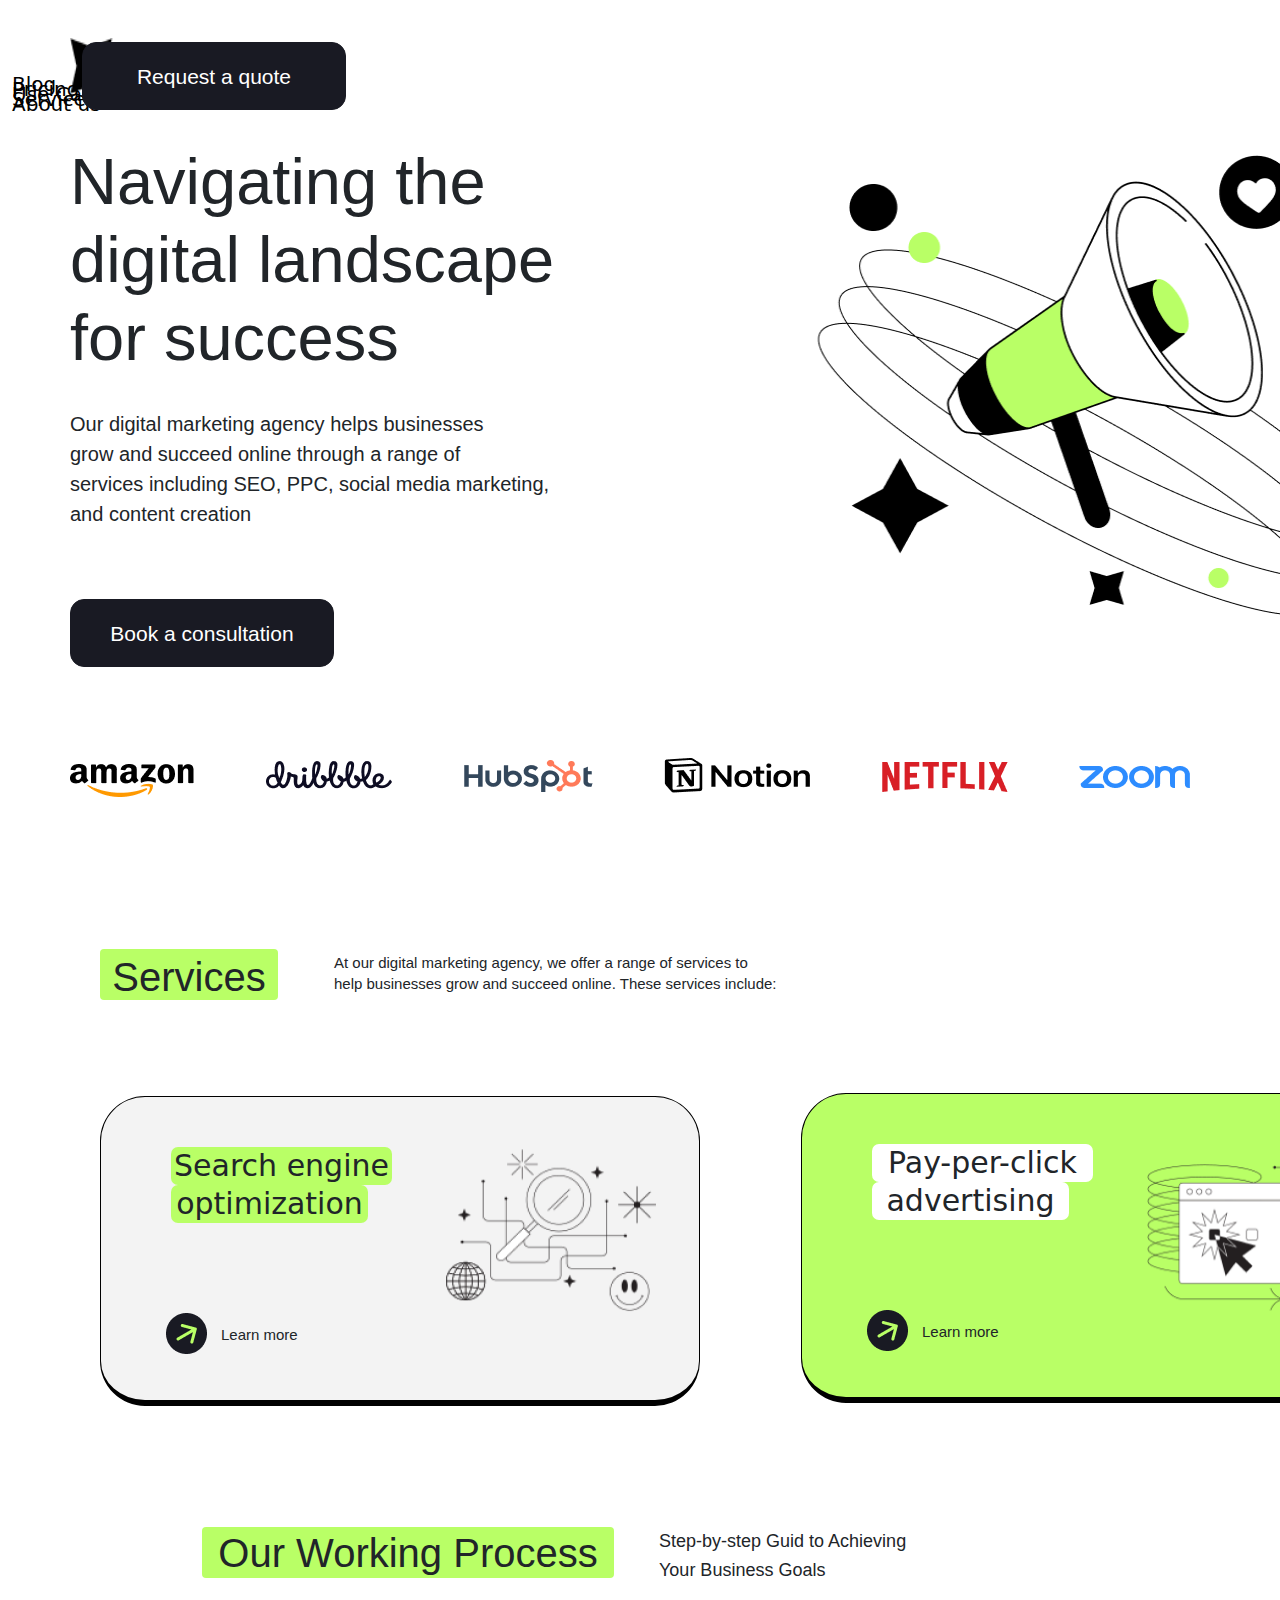
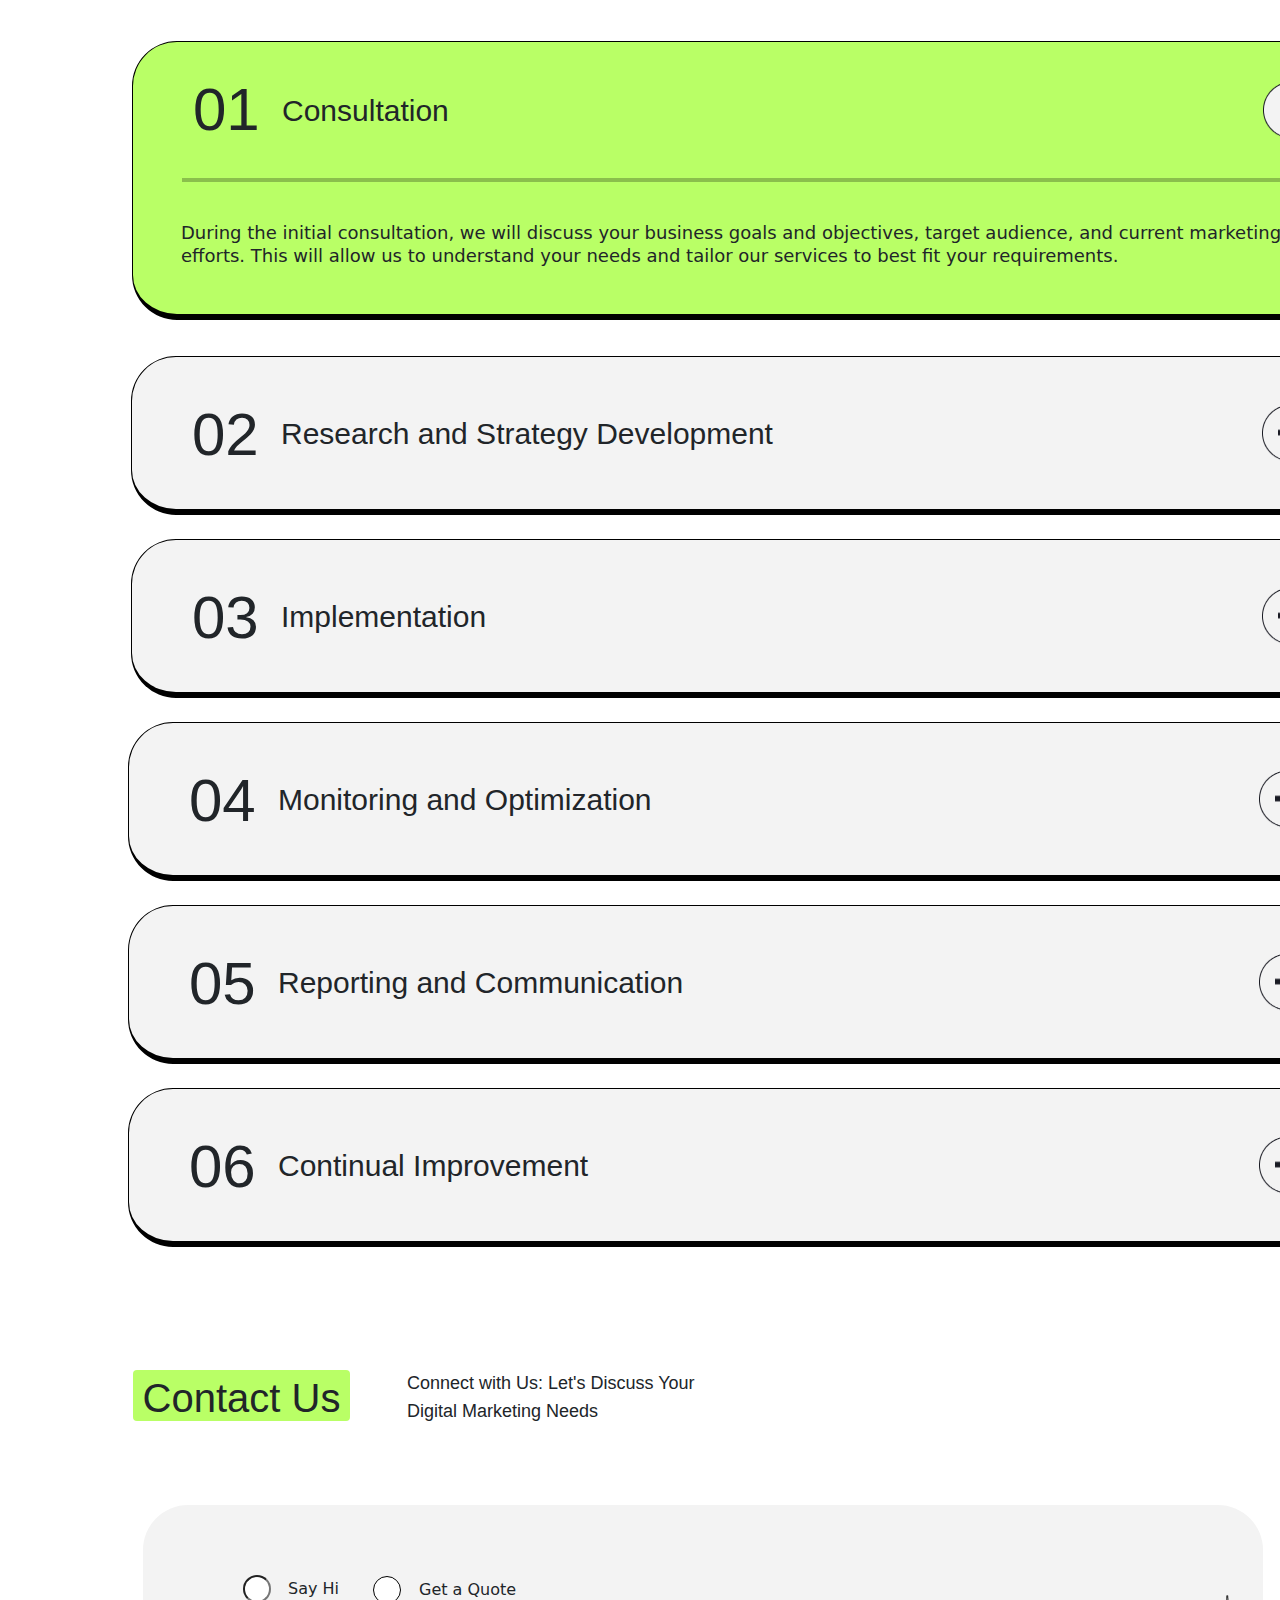
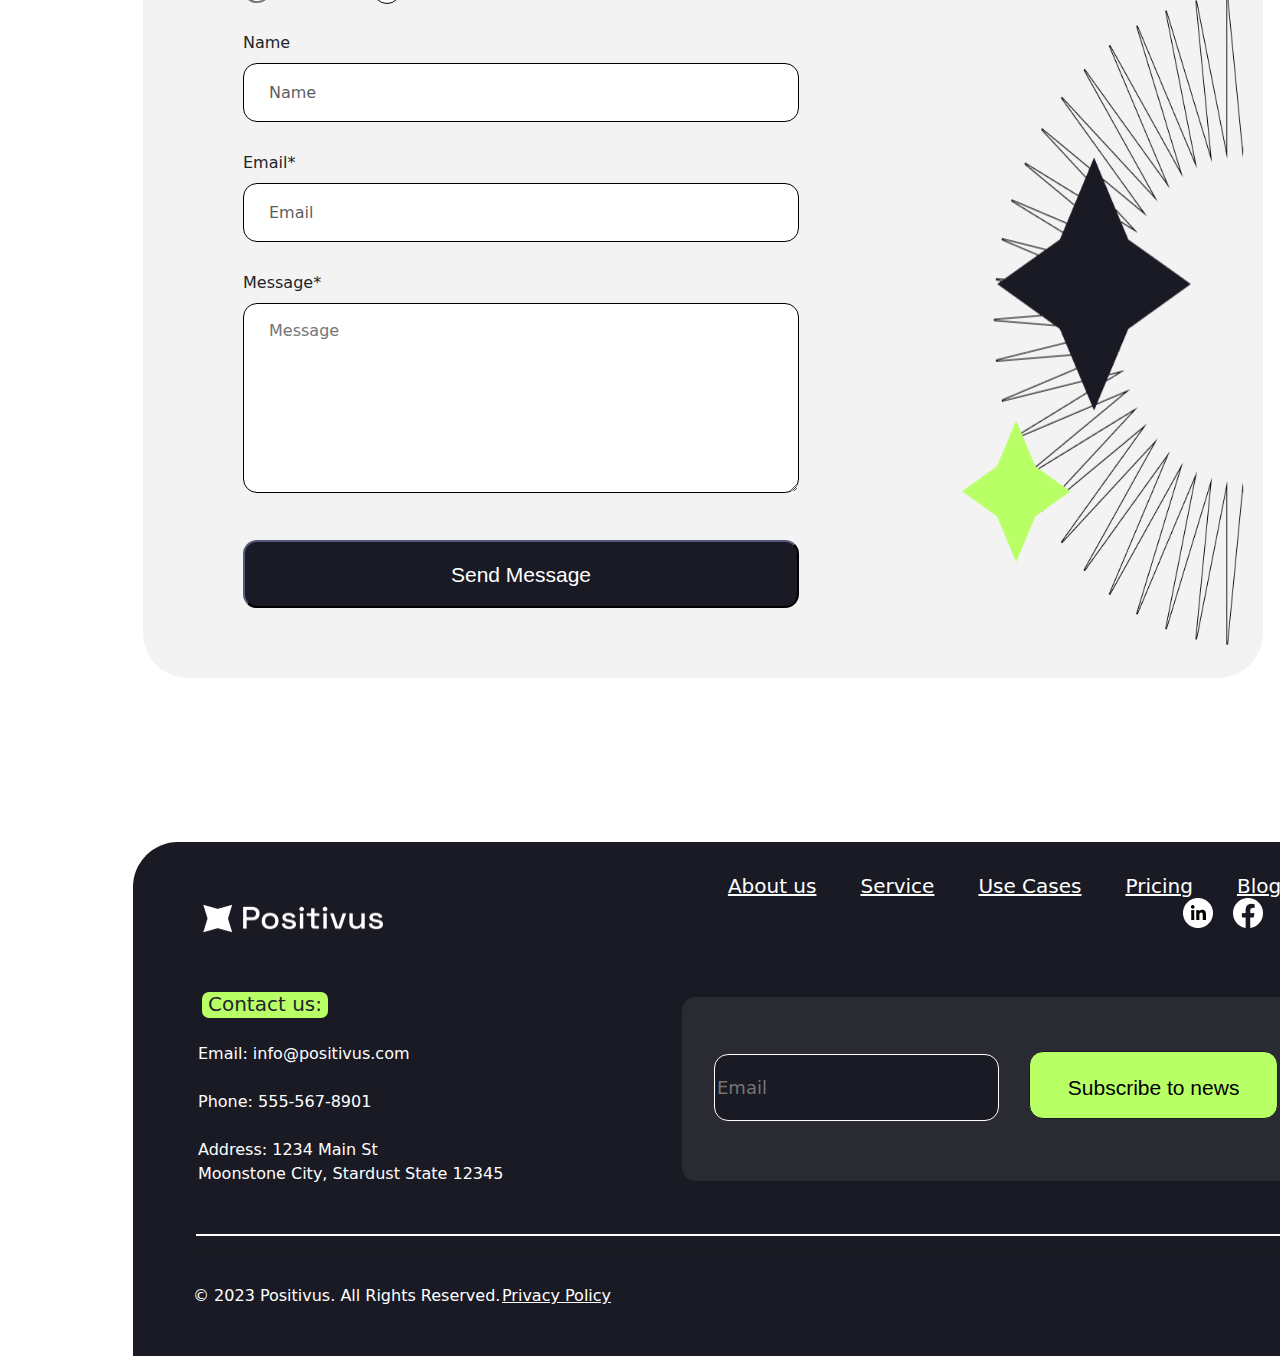
==== New folder (5)/indx.html @ 291595d7 "Add files via upload" ====
<!DOCTYPE html>
<html lang="en">
<head>
    <meta charset="UTF-8">
    <meta name="viewport" content="width=device-width, initial-scale=1.0">
    <title>Document</title>
    <link href="https://cdn.jsdelivr.net/npm/bootstrap@5.3.3/dist/css/bootstrap.min.css" rel="stylesheet">
    <link rel="stylesheet" href="style.css">
</head>
<body>

  <br>
    

  <nav class="navbar2">
    <img id="logo1" src="./Logo (1).png" alt="Logo" width="30" height="24"  >
  </nav
              <ul class="nav justify-content-center">
                <li class="nav-item">
                  <a class="nav-link" href="#" style=" color: black;text-decoration: none;
                ">About us</a>
                </li>
                <li class="nav-item">
                  <a class="nav-link" href="#" style=" color: black; text-decoration: none;">Services</a>
                </li>
                <li class="nav-item">
                  <a class="nav-link" href="#" style=" color: black; text-decoration: none;">Use Cases</a>
                </li>
                <li class="nav-item">
                  <a class="nav-link" href="#" style=" color: black; text-decoration: none;">Pricing</a>
                </li>
                <li class="nav-item">
                  <a class="nav-link" href="#" style=" color: black; text-decoration: none;">Blog</a>
                </li>
                <li class="nav-item">
                  <a class="nav-link" href="#">
                    <button type="button" class="btn btn-primary btn-lg2"> Request a quote </button>
                  </a>
                </li>
              </ul>
            
              



            </div>

            <!-- <button class="btn btn-outline-success me-2" type="button"> Request a quote </button> -->

            
 

          </nav>

    

    <br>
    <br>


    <div class="bg-1">
        <img class="bg1" src="./Illustration.png" alt="">
    </div>

    <div class="h1">
    <h1 id="h-1">
        Navigating the <br> 
        digital landscape <br>
        for success <br>
    </h1>
    </div>

    <br>
   

    <p class="p1"> Our digital marketing agency helps businesses <br>
        grow and succeed online through a range of <br>
        services including SEO, PPC, social media marketing, <br> 
        and content creation </p>

        <div class="d-grid gap-2 d-md-block">
            <button class="btn btn-primary" > Book a consultation </button>
        </div>    


        <div class="imges">
            <img class="img1" src="./Company logo.png" alt="">
            <img class="img2" src="./Company logo (1).png" alt="">
            <img class="img3" src="./Company logo (2).png" alt="">
            <img class="img4" src="./Company logo (3).png" alt="">
            <img class="img5" src="./Company logo (4).png" alt="">
            <img class="img6" src="./Company logo (5).png" alt="">
        </div>

        <br>
        <br>
        <br>
        <br>
        <br>
        <br>
     

<div class="p-2">
<p> At our digital marketing agency, we offer a range of services to <br>
    help businesses grow and succeed online. These services include: </p>
</div>

        <div class="box1">
            Services
        </div>

<br>
<br>
<br>
<br>


<div class="box2">
    
    <div class="chota-box">
    Search engine <br>
   </div>

   <div class="chota-box2">
    optimization 
    </div> 


    <div class="icon">
        <img  id="icon-1" src="./Icon.png" alt="">
        
        <div class="icon1-text">
        Learn more
        </div>

        <div class="bg2">
            <img class="bg-2" src="./Illustration (1).png" alt="">
        </div>

        </div>

<div class="box3">
    <div class="chota-box3">
        Pay-per-click <br>
   </div>

   <div class="chota-box4">
    advertising
    </div> 

    <div class="icon2">
        <img  id="icon-2" src="./Icon.png" alt="">
        
        <div class="icon2-text">
        Learn more
        </div>

        <div class="bg3">
            <img class="bg-3" src="./Illustration (2).png" alt="">
        </div>
    </div>

    <br>
    <br>
    <br>
    <br>
    <br>
    <br>
    <br>
    <br>
    <br>

    <div class="box-2">
      Our Working Process
  </div>

  <div class="p-3">
<p>
  Step-by-step Guid to Achieving <br>
  Your Business Goals
</p> 
</div>

<br>

<div class="box4">

  <div class="chota-box5">
      
    <div class="h-n">
    <h1 id="n0">01</h1>  
    </div>

      
    <div class="h-text">
        Consultation
      </div>
 


<hr class="hr"> </hr>
  
      <img  id="icon-3" src="./Plus icon.png" alt="">
 
    <p id="p4">
      During the initial consultation, we will discuss your business goals and objectives, target audience, and current marketing  <br> 
      efforts. This will allow us to understand your needs and tailor our services to best fit your requirements. </p>

<br>
<br>
<br>

<div class="box5">
      
    <div class="h-n2">
    <h1 id="n1">02</h1>  
    </div>
      
    <div class="h-text2">
      Research and Strategy Development
      </div>
 
      <div class="chota-box6">
      <img  id="icon-4" src="./Plus icon (1).png" alt="">
    </div>
       </div>

<br>

<div class="box6">
      
    <div class="h-n3">
    <h1 id="n2">03</h1>  
    </div>
      
    <div class="h-text3">
      Implementation
      </div>
 
      <div class="chota-box7">
      <img  id="icon-4" src="./Plus icon (1).png" alt="">
    </div>
       </div>
<br>

<div class="box7">
      
    <div class="h-n4">
    <h1 id="n3">04</h1>  
    </div>
      
    <div class="h-text4">
      Monitoring and Optimization
      </div>
 
      <div class="chota-box8">
      <img  id="icon-4" src="./Plus icon (1).png" alt="">
    </div>
       </div>
<br>

<div class="box8">
      
    <div class="h-n5">
    <h1 id="n4">05</h1>  
    </div>
      
    <div class="h-text5">
      Reporting and Communication
      </div>
 
      <div class="chota-box9">
      <img  id="icon-4" src="./Plus icon (1).png" alt="">
    </div>
       </div>
<br>

<div class="box9">
      
    <div class="h-n6">
    <h1 id="n5">06</h1>  
    </div>
      
    <div class="h-text6">
      Continual Improvement
      </div>
 
      <div class="chota-box10">
      <img  id="icon-4" src="./Plus icon (1).png" alt="">
    </div>
       </div>
<br>

<div class="box-3">
 Contact Us
</div>

<div class="p-4">
<p>
  Connect with Us: Let's Discuss Your  <br>
  Digital Marketing Needs
</p> 
</div>

<div class="box10">

     <input type="checkbox-circule" name="Say Hi" id="input-1" value="">
   <div class="put-text">
    Say Hi
   </div> 
  
   <div class="ico">
<input type="checkbox-circule"  id="input-2" ></div>
<div class="put-text2">  
Get a Quote
</div>

  <div class="contact-left-title1">  
  <div class="col-md-4">
    <label for="validationCustom01" class="form-label">Name</label>
    <input placeholder="Name"  type="text" class="form-control" id="validationCustom01" >
  </div>
  </div> 

   <div class="contact-left-title2">
  <div class="col-md-5">
    <label for="validationCustom01" class="form-label">Email*</label>
    <input placeholder="Email"  type="text" class="form-control" id="validationCustom01" >
  </div>
</div>

<div class="contact-left-title3">
  <div class="col-md-6">
    <label for="validationCustom01" class="form-label">Message*</label>
    <textarea placeholder="Message" class="resize-none rounded-md"></textarea>
  </div>
</div>

<div class="b-2">
  <button class="btn2" > Send Message </button>
</div>  

    <div class="img-11">
      <img class="imge11" src="./Illustration (3).png" alt="">
    </div>
</div> 

<br>
<br>
<br>
<br>
<br>
<br>


<div class="box-12">

<br>
<br>

<nav class="navbar1">
  <img id="logo2" src="./Logo (2).png" alt="Logo" width="30" height="24"  >
</nav>
 
<ul class="nav justify-content-center">
  <li class="nav-item">
    <a class="nav-link " href="#"> About us </a>
  </li>
  <li class="nav-item">
    <a class="nav-link" href="#"> Service </a>
  </li>
  <li class="nav-item">
    <a class="nav-link" href="#"> Use Cases </a>
  </li>
  <li class="nav-item">
    <a class="nav-link" href="#"> Pricing </a>
  </li>
  <li class="nav-item">
    <a class="nav-link" href="#"> Blog </a>
  </li>
</ul>

  <div class="icones" >
<div class="icon-01">
<img src="./Social icon.png" alt="">
</div>
<div class="icon-02">
  <img src="./Social icon (4).png" alt="">
  </div>
  <div class="icon-03">
    <img src="./Social icon (2).png" alt="">
    </div>
  </div>

    <div class="box13">
      
      <input type="text" placeholder="Email" id="input-3" >

      <button type="button" class="btn btn-primary btn-lg"> Subscribe to news </button>
    </div>
   
    <div class="box14">
      <div class="b-text">
      Contact us:
      </div>
    </div>

    <br>
    

    <div class="btext2">
    Email: info@positivus.com
    
    <br>
    <br>

    Phone: 555-567-8901
    
    <br>
    <br>

Address: 1234 Main St <br>
Moonstone City, Stardust State 12345
</div>

<br>
<br>

<div class="hr2">

<hr>

</div>

<br>
<br>

<div class="box15">                               
© 2023 Positivus. All Rights Reserved.            
</div>                                                                                                                               

<div class="box16">
  <u> Privacy Policy </u>
</div>

    </div>
  
  

 
</div>


</body>
</html>
---- New folder (5)/style.css ----
.navbar2 {
    height: 100px;
    width: 100%;
    background-color: white;
}

#logo1 {
    height: 56px;
    width: 259px;
    margin-top: 14px;
    margin-left: 70px;
}

.nav-justify-content-center {
    margin-left: 120px;    
    color: black;
}

ul {
    margin-left: 490px;
}

li {
    text-decoration: none;
}

 .nav-item {
    align-items: end;
    font-size: 20px;
    font-weight: 400;
    color: black;   
    margin-left: 12px; 
    margin-top: -35px;
} 

.btn-lg2{
    height: 68px;
    width: 249px;
    background-color: white;
    border-radius: 14px;
    border: 1px solid #191A23;
    font-size: 21px;
    margin-top: -25px;
    margin-left: 25px;
    font-family: roboto, sans-serif;
    justify-content: center;
    line-height: 55px;
    cursor: pointer;
    color: black;
}

.btn-outline-success:hover {
    background-color: #F6F6F6;
}

.h1{
    margin-top: 100px;
}

#h-1 {
    font-size: 65px;
    margin-left: 70px;
    font-family: roboto, sans-serif;
}

.bg-1 {
    margin-bottom: -615px;
    margin-left: 600px;
}

.bg1 {
    height: 515px;
    width: 800.56px;
    padding-left: 190px;
    align-items: end;
}

.p1 {
    font-size: 20px;
    margin-bottom: 70px;
    font-weight: 400;
    margin-left: 70px;
    line-height: 1.5;
    font-family: roboto, sans-serif;
}


.d-grid-gap-2-d-md-block {
    margin-top: 100px;
    margin-left: 600px;
    margin-bottom: 1990px;
    margin-top: 10px;
}

.btn {
    height: 68px;
    width: 264px;
   background-color: #191A23;
   border-radius: 14px;
   border-color: #191A23;
   margin-left: 70px;
   margin-bottom: -15px;
   font-size: 21px;
   font-family: roboto, sans-serif;
   color: white;
   text-align: center;
   line-height: 55px;
   cursor: pointer;
}

.btn-btn-primary {
    text-align: center;
    align-items: center;
    justify-content: center;
}

.btn:hover {
    background-color: #F6F6F6;
    color: #191A23;
    border-color: #191A23;
}




.imges {
    display: flex;
    justify-content: space-between;
    margin-top: 100px;
    margin-left: 70px;
    margin-right: 90px;
}

.box1 {
    width: 178px;
    height: 51px;
    margin-left: 100px;
    border-radius: 4px;
    align-items: center;
    text-align: center;
    font-family: roboto, sans-serif;
    font-size: 40px;
    line-height: 1.4;
    background-color: #B9FF66;
}

.p-2 {
    font-size: 15px;
    margin-bottom: -69px;
    line-height: 1.4;
    margin-left: 326px;
    font-family: roboto, sans-serif;
}



.box2 {
    height: 310px;
    width: 600px;
    margin-left: 100px;
    border-radius: 45px;
    border: 1px solid black;
    border-bottom: 6px solid black;
    background-color: #F3F3F3;
}

.chota-box {
    height: 38px;
    width: 221px;
    margin-top: 50px;
    border-radius: 7px;
    margin-left: 70px;
    line-height: 38.28px;
   font-weight: 500;
    font-size: 30px;
    text-align: center;
    gap: 10px; 
    background-color: #B9FF66;   
}

.chota-box2 {
    height: 38px;
    width: 197px;
    border-radius: 7px;
    font-weight: 500;
    font-size: 30px;
    margin-left: 70px;
    margin-top: 0px;
    text-align: center;
    line-height: 38.28px;
    background-color: #B9FF66;   
}



.box3 {
    height: 310px;
    width: 600px;
    margin-left: 700px;
    margin-top: -220px;
    border-radius: 45px;
    border: 1px solid black;
    border-bottom: 6px solid black;
    background-color: #B9FF66;
}

.chota-box3 {
    height: 38px;
    width: 221px;
    margin-top: 50px;
    border-radius: 7px;
    margin-left: 70px;
    line-height: 38.28px;
   font-weight: 500;
    font-size: 30px;
    text-align: center;
    gap: 10px; 
    background-color: white;   
}

.chota-box4 {
    height: 38px;
    width: 197px;
    border-radius: 7px;
    font-weight: 500;
     font-size: 30px;
    margin-left: 70px;
    margin-top: 0px;
    text-align: center;
    line-height: 38.28px;
    background-color: white;   
}

 .icon {
    margin-top: 90px;


}

#icon-1 {
    height: 41px;
    width: 41px;
   margin-left: 65px;
    margin-top: 0px;
}

.icon1-text {
    margin-left: 120px;
    margin-top: -30px;
    font-size: 15px;
    font-family: roboto, sans-serif;
}


.icon2 {
    margin-top: 90px;
} 

#icon-2 {
    height: 41px;
    width: 41px;
    margin-left: 65px;
    margin-top: 0px;
}

.icon2-text {
    margin-left: 120px;
    margin-top: -30px;
    font-size: 15px;
    font-family: roboto, sans-serif;
}

.bg2 {
    margin-top: -199px;
    margin-left: 345px;
}

.bg-2 {
    height: 166.05px;
    width: 210px;
}


.bg3 {
    margin-top: -180px;
    margin-left: 345px;
}

.bg-3 {
    height: 147.62px;
    width: 210px;
} 

.box-2 {
    width: 412px;
    height: 51px;
    margin-left: -600px;
    border-radius: 4px;
    align-items: center;
    text-align: center;
    font-family: roboto, sans-serif;
    font-size: 40px;
    line-height: 1.3;
    background-color: #B9FF66;
}

.p-3 {
    font-size: 18px;
    margin-top: -67px;
    line-height: 1.6;
    margin-left: -159px;
    font-family: roboto, sans-serif;
}

.box4 {
    height: 279px;
    width: 1234px;
    margin-left: -670px;
    border-radius: 45px;
    border: 1px solid black;
    border-bottom: 6px solid black;
    background-color:  #B9FF66;
}

.h-n {
    margin-left: 60px;
    padding-top: 11px;
} 

#n0 {
    font-size: 60px;
    font-weight: 500;
    line-height: 1.9;
    margin-left: 0px;
    font-family: roboto, sans-serif;
}

.h-text {
    font-size: 30px;
    font-weight: 500;
    line-height: 61px;
    margin-left: 149px;
    margin-top: -95px;
    margin-bottom: 113px;
    font-family: roboto, sans-serif;
   
}


.hr {
    width: 1114px;
    margin-left: 49px;
    margin-top: -76px;
    border: 2px solid black;
}



#icon-3 {
    height: 58px;
    width: 58px;
    margin-top: -200px;
    margin-left: 1130px;
}

#p4 {
    font-size: 18px;
    font-weight: 400;
    margin-left: 48px;
    line-height: 22.97px;
}

.box5 {
    height: 159px;
    width: 1234px;
    margin-left: -2px;
    border-radius: 45px;
    border: 1px solid black;
    border-bottom: 6px solid black;
    background-color:  #F3F3F3;
    gap: 100px;
}

.h-n2 {
    margin-left: 60px;
    padding-top: 21px;
} 

#n1 {
    font-size: 60px;
    font-weight: 500;
    line-height: 1.9;
    margin-left: 0px;
    font-family: roboto, sans-serif;
}

.h-text2 {
    font-size: 30px;
    font-weight: 500;
    line-height: 38.28px;
    margin-left: 149px;
    margin-top: -85px;
    margin-bottom: 113px;
    font-family: roboto, sans-serif;
}

#icon-4 {
    height: 58px;
    width: 58px;
    margin-top: -290px;
    margin-left: 1130px;
}

.box6 {
    height: 159px;
    width: 1234px;
    margin-left: -2px;
    border-radius: 45px;
    border: 1px solid black;
    border-bottom: 6px solid black;
    background-color:  #F3F3F3;
    gap: 100px;
}

.h-n3 {
    margin-left: 60px;
    padding-top: 21px;
} 

#n2 {
    font-size: 60px;
    font-weight: 500;
    line-height: 1.9;
    margin-left: 0px;
    font-family: roboto, sans-serif;
}

.h-text3 {
    font-size: 30px;
    font-weight: 500;
    line-height: 38.28px;
    margin-left: 149px;
    margin-top: -85px;
    margin-bottom: 113px;
    font-family: roboto, sans-serif;
}

#icon-5 {
    height: 58px;
    width: 58px;
    margin-top: -290px;
    margin-left: 1130px;
}

.box7 {
    height: 159px;
    width: 1234px;
    margin-left: -5px;
    border-radius: 45px;
    border: 1px solid black;
    border-bottom: 6px solid black;
    background-color:  #F3F3F3;
    gap: 100px;
}

.h-n4 {
    margin-left: 60px;
    padding-top: 21px;
} 

#n3 {
    font-size: 60px;
    font-weight: 500;
    line-height: 1.9;
    margin-left: 0px;
    font-family: roboto, sans-serif;
}

.h-text4 {
    font-size: 30px;
    font-weight: 500;
    line-height: 38.28px;
    margin-left: 149px;
    margin-top: -85px;
    margin-bottom: 113px;
    font-family: roboto, sans-serif;
}

#icon-6 {
    height: 58px;
    width: 58px;
    margin-top: -290px;
    margin-left: 1130px;
}

.box8 {
    height: 159px;
    width: 1234px;
    margin-left: -5px;
    border-radius: 45px;
    border: 1px solid black;
    border-bottom: 6px solid black;
    background-color:  #F3F3F3;
    gap: 100px;
}

.h-n5 {
    margin-left: 60px;
    padding-top: 21px;
} 

#n4 {
    font-size: 60px;
    font-weight: 500;
    line-height: 1.9;
    margin-left: 0px;
    font-family: roboto, sans-serif;
}

.h-text5 {
    font-size: 30px;
    font-weight: 500;
    line-height: 38.28px;
    margin-left: 149px;
    margin-top: -85px;
    margin-bottom: 113px;
    font-family: roboto, sans-serif;
}

#icon-7 {
    height: 58px;
    width: 58px;
    margin-top: -290px;
    margin-left: 1130px;
}

.box9 {
    height: 159px;
    width: 1234px;
    margin-left: -5px;
    border-radius: 45px;
    border: 1px solid black;
    border-bottom: 6px solid black;
    background-color:  #F3F3F3;
    gap: 100px;
}

.h-n6 {
    margin-left: 60px;
    padding-top: 21px;
} 

#n5 {
    font-size: 60px;
    font-weight: 500;
    line-height: 1.9;
    margin-left: 0px;
    font-family: roboto, sans-serif;
}

.h-text6 {
    font-size: 30px;
    font-weight: 500;
    line-height: 38.28px;
    margin-left: 149px;
    margin-top: -85px;
    margin-bottom: 113px;
    font-family: roboto, sans-serif;
}

#icon-8 {
    height: 58px;
    width: 58px;
    margin-top: -290px;
    margin-left: 1130px;
}

.box-3 {
    width: 217px; 
    height: 51px;
    margin-left: 0px;
    border-radius: 4px;
    align-items: center;
    text-align: center;
    font-family: roboto, sans-serif;
    font-size: 40px;
    line-height: 1.4;
    margin-top: 99px;
    background-color: #B9FF66;
}

.p-4 {
    font-size: 18px;
    margin-bottom: 39px;
    line-height: 1.6;
    margin-left: 250px;
    margin-top: -76px;
    font-family: roboto, sans-serif;
}

.box10 {
    height: 773px;
    width: 1120px;
    margin-left: 10px;
    background-color: #F3F3F3;
    border-radius: 45px;
}

.img-11 {
    margin-left: 819px;
    margin-top: -613px;
}

.input-text {
    height: 59px;
    width: 556px;
    font-size: 16px;
    font-weight: 400;
    margin-bottom: 809px;
    margin-top: 12px;
    line-height: 50px;
    margin-left: 600px;
    font-family: roboto, sans-serif;
    padding-left: 5px;
    padding-right: 5px;
    margin-right: 160px;
    border-radius: 4px;
    border: 1px solid grey;
    font-size: 16px;
    font-weight: 400;
    letter-spacing: 0.00938em;
  
}

.text {
    margin-left: 120px;
    margin-top: -120px;
    margin-bottom: -420px;

}

#input-size {
    height: 59px;
    width: 556px;
    margin-left: -659px;
    margin-top: 90px;
    margin-bottom: 109px;
    border-radius: 14px;
    border: 1px solid black;
} 

 .imge11 {
    height: 650px;
    width: 530px;
   border-radius: 45px;
} 

.put-text {
    margin-left: 145px;
    margin-top: -26px;
}

.put-text2 {
    margin-left: 276px;
    margin-top: -26px;
}

.ico {
    margin-left: 200px;
    margin-top: -125px;
   
}

 #input-1 {
    height: 28px;
    width: 28px;
    margin-left: 100px;
    margin-top: 70px;
    border-radius: 29px;
}

#input-2 {
    height: 28px;
    width: 28px;
    margin-left: 30px;
    border-radius: 49px;
    margin-top: 100px;
    background-color: white;
    border: 1px solid black;
}

#validationCustom01 {
    height: 59px;
    width: 556px;   
    padding-left: 25px;
    border-radius: 14px;
    border: 1px solid black;
}

.contact-left-title1 {
    margin-left: 100px;
    margin-top: 29px;

} 

 #validationCustom02 {
    height: 59px;
    width: 556px;   
    padding-left: 100px;
    border-radius: 14px;
    border: 1px solid black;
}

.contact-left-title2 {
    margin-left: 100px;
    margin-top: 29px;

}

#validationCustom03 {
    line-height: 50px;  
    border-radius: 14px;
    border: 1px solid black;
}

.contact-left-title3 {
    margin-left: 100px;
    margin-top: 29px;

} 

 textarea { 
    height: 190px;
    width: 556px;
    resize: horizontal;
    border-radius: 14px;
    padding-top: 15px;
    padding-left: 25px;
    border: 1px solid black;
} 

.btn2 {
    margin-left: 100px;
    margin-top: 40px;
    height: 68px;
    width: 556px;
    background-color: #191A23;
    border-radius: 14px;
    border-color: #191A23;
    font-size: 21px;
    font-family: roboto, sans-serif;
    color: white;
    text-align: center;
    line-height: 55px;
    cursor: pointer;
}

.btn2-outline-success:hover {
    background-color: #F6F6F6;
}

.box-12 {
    height: 514px;
    width: 1241px;
    margin-top: 20px;
    border-top-right-radius: 45px;
    border-top-left-radius: 45px;
    padding: 55px, 60px, 50px, 60px;
    background-color: #191A23;
} 

.navbar1 {
    background-color: #191A23;
}

#logo2 {
    height: 29px;
    width: 180px;
    margin-top: 14px;
    margin-left: 70px;
}

a, .nav-link {
    color: white;
    text-decoration: underline;
    margin-top: -35px;
} 

.icones {
    display: flex;
    margin-left: 1050px;
    margin-top: -35px;
    gap: 20px;
}

.icon-01 {
    height: 30px;
    width: 30px;
}

.icon-02 {
    height: 30px;
    width: 30px;
}

.icon-03 {
    height: 30px;
    width: 30px;
}

.box14 {
    height: 26px;
    width: 126px;
    border-radius: 7px;
    margin-left: 69px;
    margin-top: -189px;
    background-color: #B9FF66;
}

.b-text {
    font-size: 20px;
    font-weight: 400;
    line-height: 25.52px;
    text-align: center;
}

.box13 {
    height: 184px;
    width: 634px;
    border-radius: 14px;
    background-color: #292A32;
    margin-left: 549px;
    margin-top: 69px;
}

.btn-lg{
    height: 68px;
    width: 249px;
    background-color: #B9FF66;
    border-radius: 14px;
    border-color: #191A23;
    font-size: 21px;
    margin-top: -25px;
    margin-left: 25px;
    font-family: roboto, sans-serif;
    justify-content: center;
    line-height: 55px;
    cursor: pointer;
    color: black;
}



#input-3 {
    height: 67px;
    width: 285px;
    margin-left: 32px;
    border-radius: 14px;
    border: 1px solid white;
    color: white;
    font-weight: 400;
    font-size: 18px;
    margin-top: 57px;
    line-height: 22.97px;
    background-color: #191A23;
}

.btext2 {
    color: white;
    margin-left: 65px;
}

.hr2 {
   height: 0px;
   width: 1120px;
   margin-left: 63px;
   border: 1px solid #FFFFFF;
}

.box16 {
    color: white;
    margin-left: 369px;
    margin-top: -24px;
}


.box15 {
    color: white;
    margin-left: 60px;
}
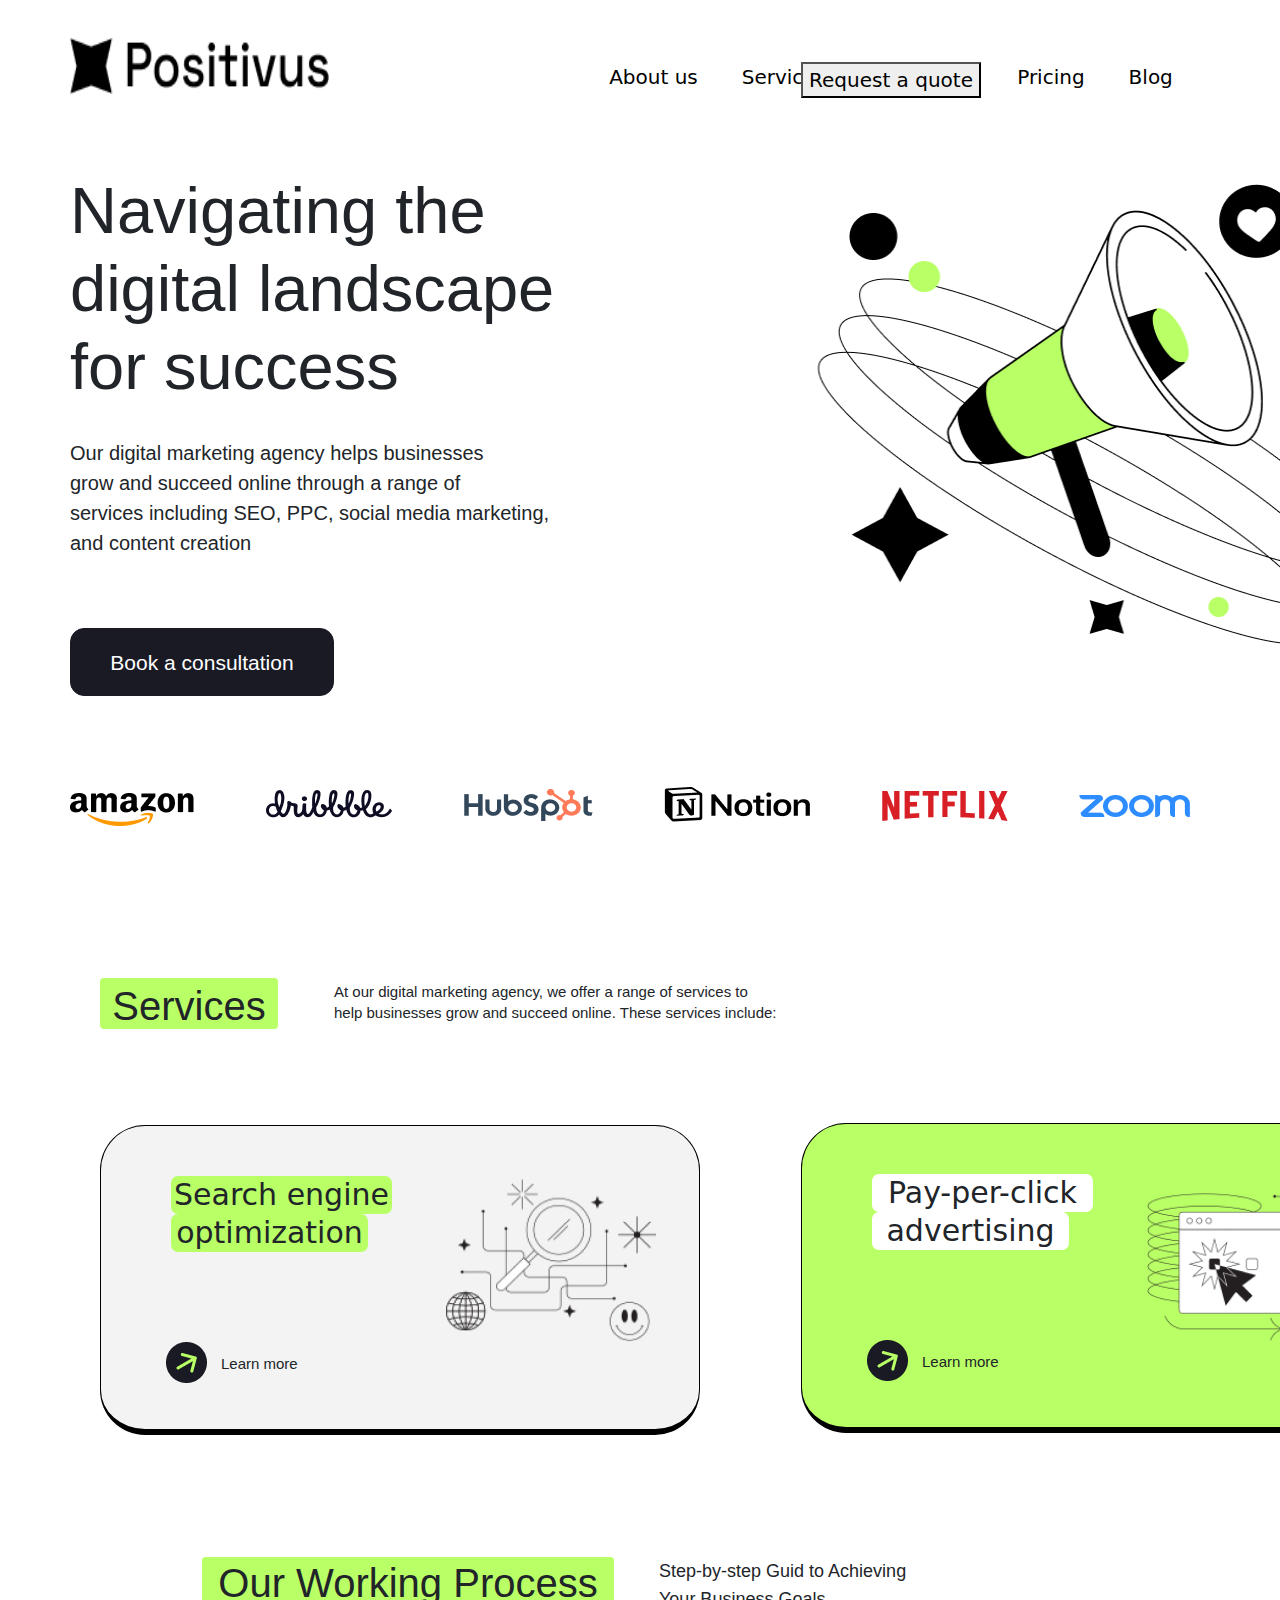
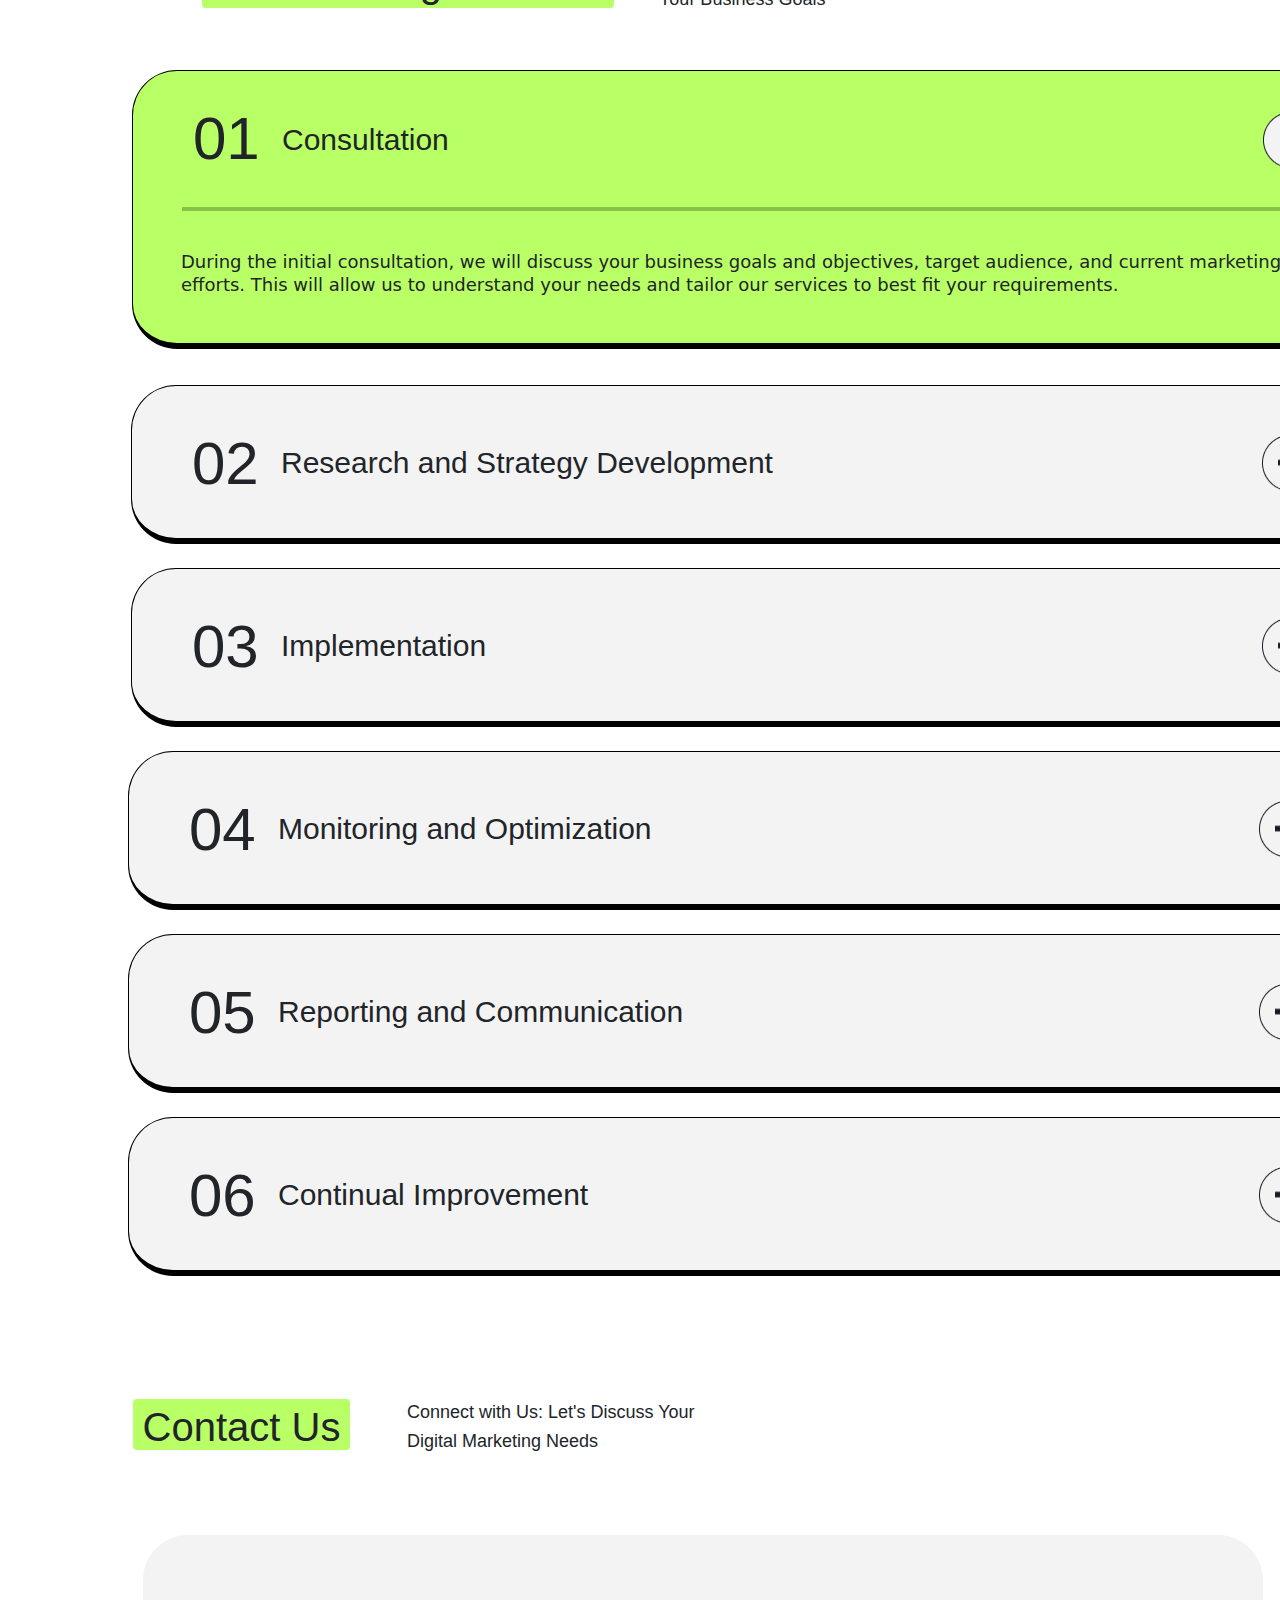
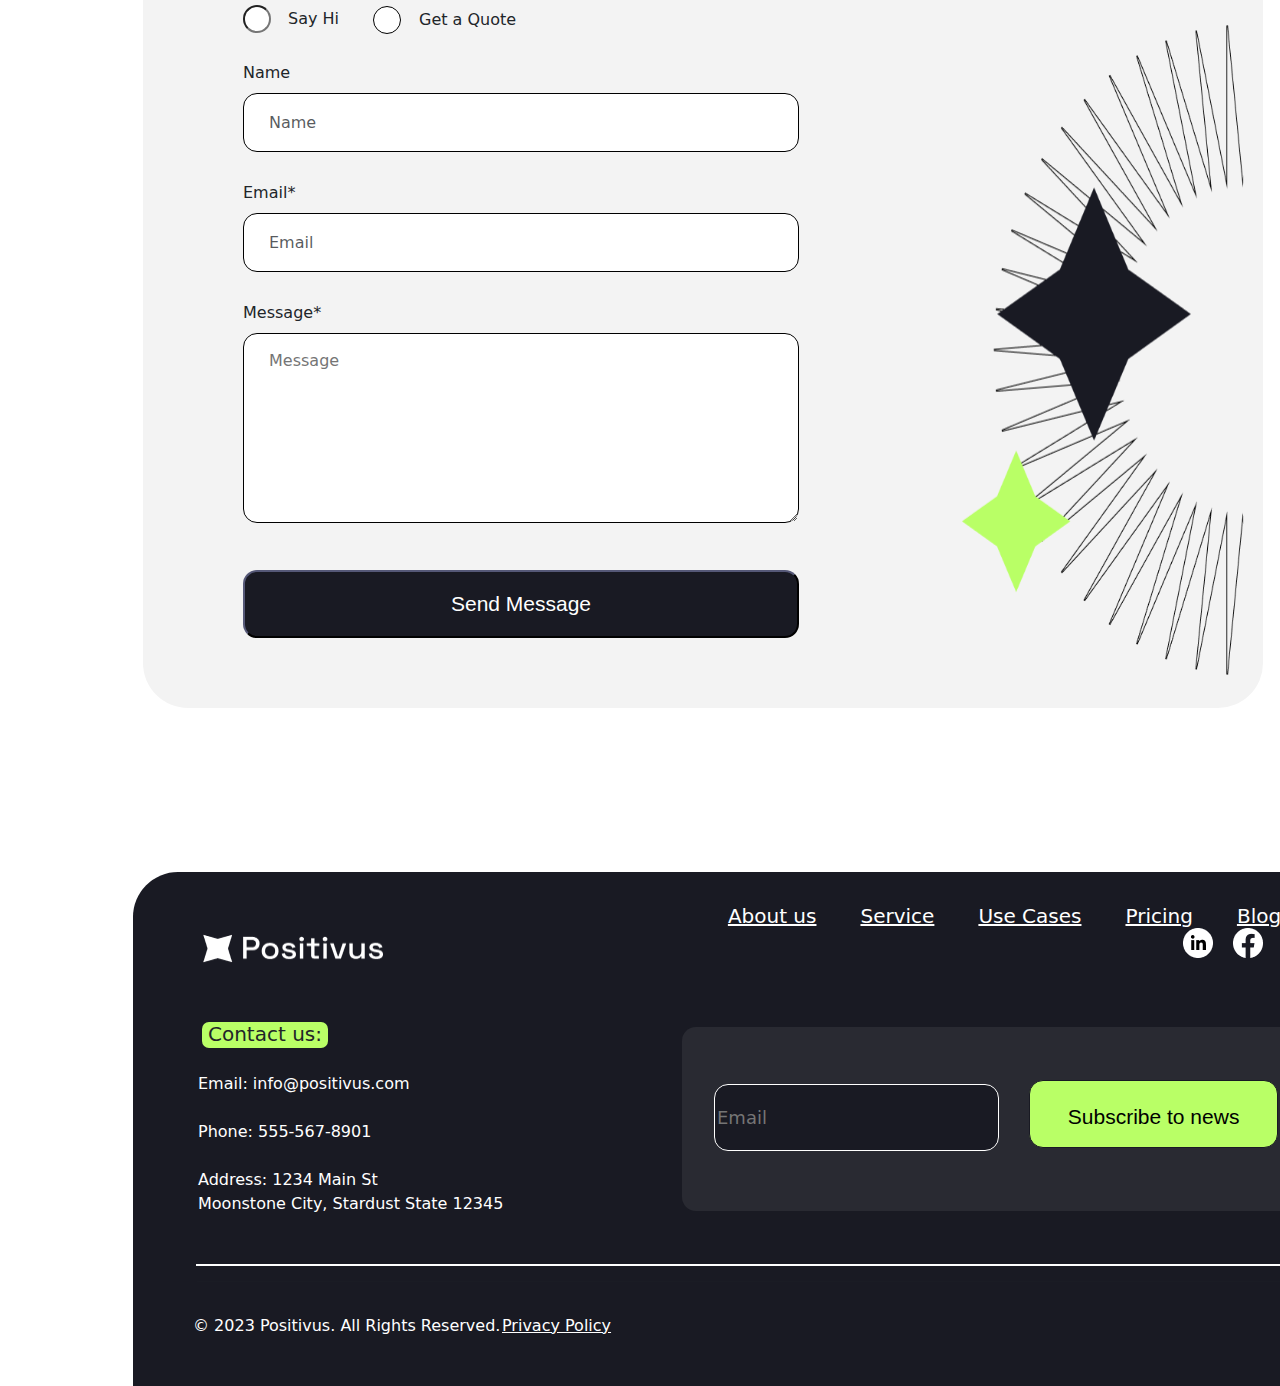
==== commit 5899b5f1: "indx.html" ====
--- a/New folder (5)/indx.html
+++ b/New folder (5)/indx.html
@@ -13,8 +13,8 @@
     
 
   <nav class="navbar2">
-    <img id="logo1" src="./Logo (1).png" alt="Logo" width="30" height="24"  >
-  </nav
+    <img id="logo1" src="./Logo (1).png" alt="Logo">
+  </nav>
               <ul class="nav justify-content-center">
                 <li class="nav-item">
                   <a class="nav-link" href="#" style=" color: black;text-decoration: none;
@@ -34,7 +34,7 @@
                 </li>
                 <li class="nav-item">
                   <a class="nav-link" href="#">
-                    <button type="button" class="btn btn-primary btn-lg2"> Request a quote </button>
+                    <button type="button" class="btn-1"> Request a quote </button>
                   </a>
                 </li>
               </ul>
@@ -452,4 +452,4 @@
 
 
 </body>
-</html>+</html>
